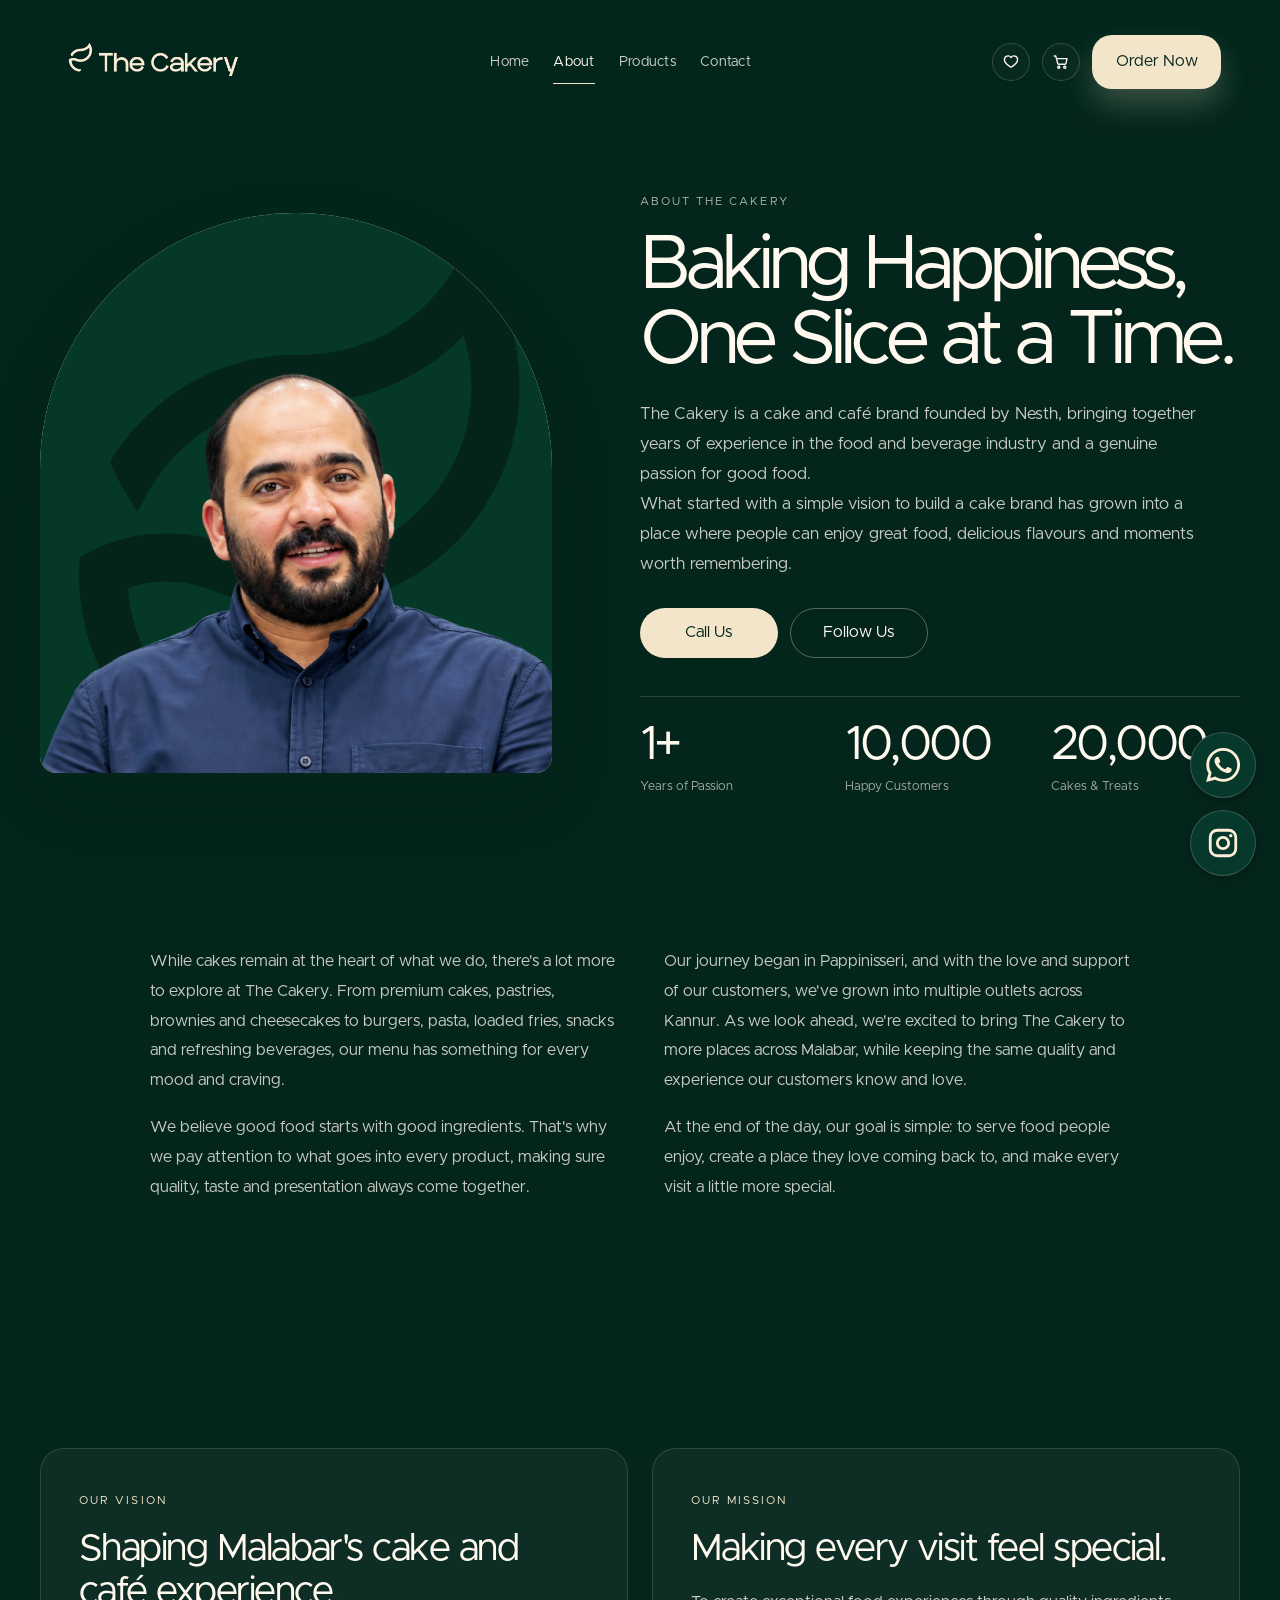
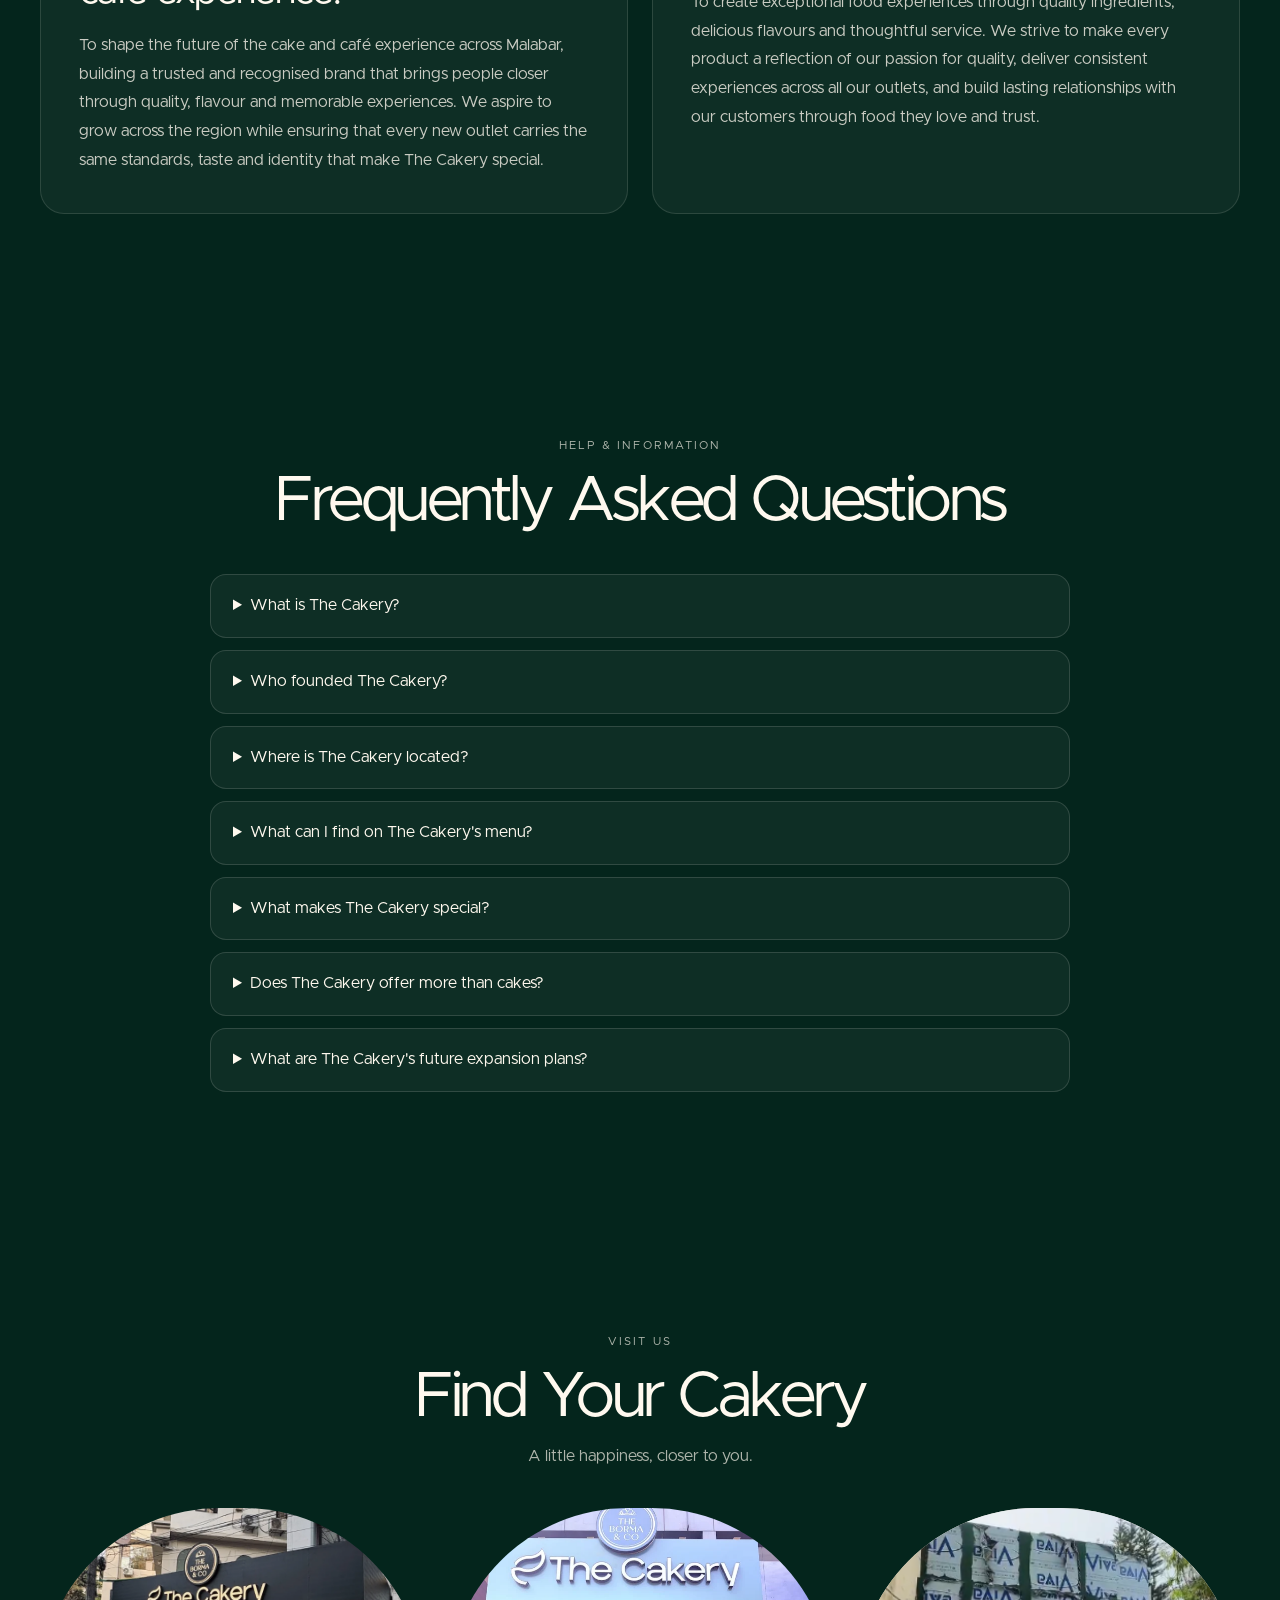
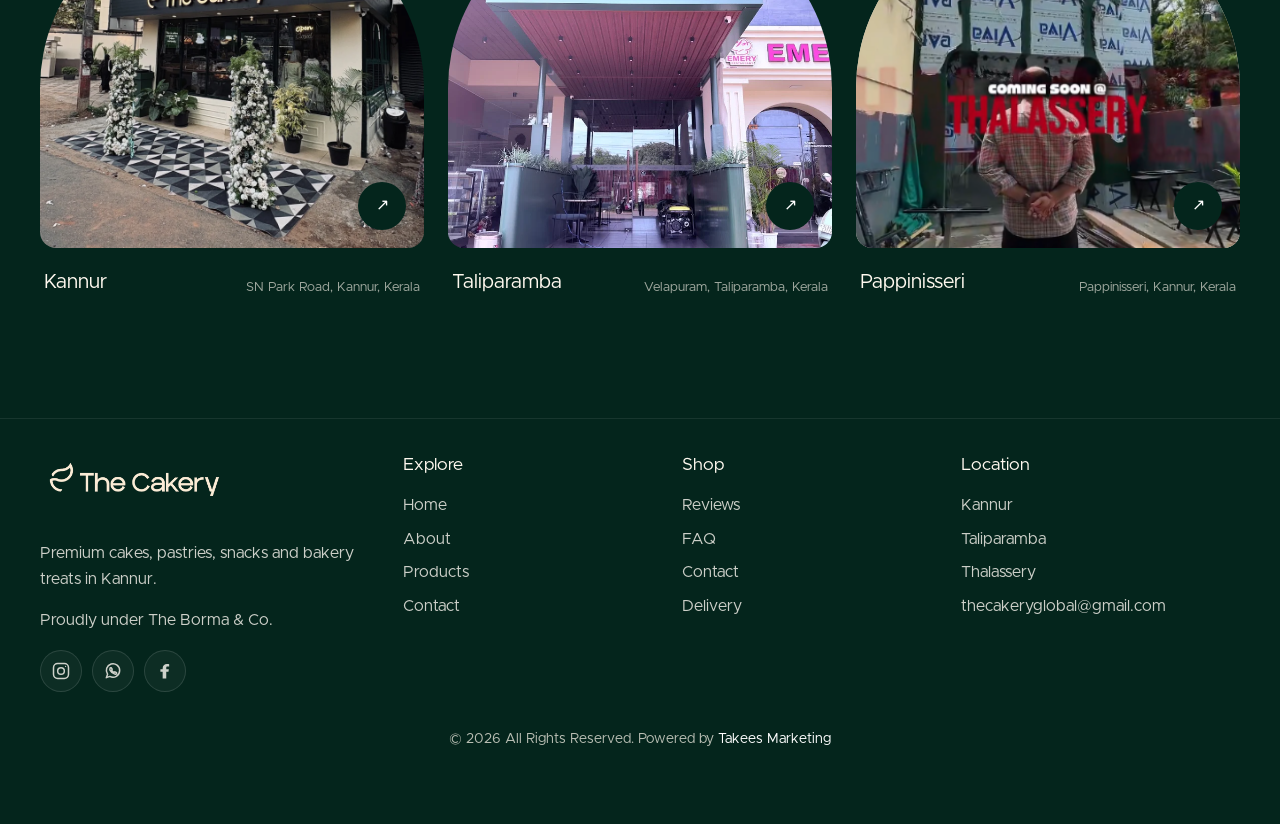
==== about/index.html @ 8a4fae8c "Update website" ====
<!DOCTYPE html>
<html lang="en">
<head>
  <meta charset="UTF-8" />
  <meta name="viewport" content="width=device-width, initial-scale=1.0" />
  <meta name="description" content="Learn about The Cakery, our vision, mission and presence across Pappinisseri, Taliparamba and Kannur." />
  <link rel="canonical" href="https://thecakery.in/about/" />
  <link rel="icon" href="/assets/Cakery-fav-icon.png" />
  <link rel="stylesheet" href="/site-pages.css" />
  <title>About The Cakery | Cakes in Kannur</title>
</head>
<body>
  <header class="site-header">
    <nav class="nav-shell" aria-label="Main navigation">
      <a href="/" class="brand" aria-label="The Cakery home">
        <img class="brand-logo" src="/assets/cakery-logo-transparent.png" alt="The Cakery" />
      </a>
      <ul class="nav-main" aria-label="Desktop navigation">
        <li class="nav-item"><a href="/">Home</a></li>
        <li class="nav-item active"><a href="/about/" aria-current="page">About</a></li>
        <li class="nav-item"><a href="/products/">Products</a></li>
        <li class="nav-item"><a href="/contact/">Contact</a></li>
      </ul>
      <div class="nav-actions">
        <a class="icon-button wishlist-link" href="/wishlist/" aria-label="View your wishlist">
          <svg class="icon" viewBox="0 0 24 24" fill="none" stroke="currentColor" stroke-width="1.8" stroke-linecap="round" stroke-linejoin="round" aria-hidden="true">
            <path d="M20.8 8.8c0 5.3-8.8 10.2-8.8 10.2S3.2 14.1 3.2 8.8A4.8 4.8 0 0 1 12 6.1a4.8 4.8 0 0 1 8.8 2.7Z"></path>
          </svg>
        </a>
        <a class="icon-button cart-btn" href="/cart/" aria-label="View your cart">
          <svg class="icon" viewBox="0 0 24 24" fill="none" stroke="currentColor" stroke-width="1.8" stroke-linecap="round" stroke-linejoin="round" aria-hidden="true">
            <circle cx="9" cy="19" r="1.4"></circle>
            <circle cx="17" cy="19" r="1.4"></circle>
            <path d="M3 4h2l2.7 10.2a1 1 0 0 0 1 .8h8.9a1 1 0 0 0 1-.76L20 7.5H7"></path>
          </svg>
        </a>
        <a href="tel:+918547553300" class="primary-btn">Order Now</a>
        <button class="icon-button mobile-toggle" type="button" aria-label="Open menu" aria-expanded="false">
          <svg class="icon" viewBox="0 0 24 24" fill="none" stroke="currentColor" stroke-width="1.8" stroke-linecap="round" aria-hidden="true">
            <path d="M3 7h18M3 12h18M3 17h18"></path>
          </svg>
        </button>
      </div>
    </nav>
  </header>

  <div class="mobile-menu" aria-hidden="true">
    <div class="mobile-menu-inner">
      <div class="mobile-head">
        <a href="/" class="brand" aria-label="The Cakery home">
          <img class="brand-logo" src="/assets/cakery-logo-transparent.png" alt="The Cakery" />
        </a>
        <button class="close-menu" type="button" aria-label="Close navigation">✕</button>
      </div>
      <ul class="mobile-list">
        <li class="mobile-item"><a href="/"><span>Home</span><span>01</span></a></li>
        <li class="mobile-item"><a href="/about/" aria-current="page"><span>About</span><span>02</span></a></li>
        <li class="mobile-item"><a href="/products/"><span>Products</span><span>03</span></a></li>
        <li class="mobile-item"><a href="/contact/"><span>Contact</span><span>04</span></a></li>
      </ul>
      <div class="mobile-order">
        <a href="tel:+918547553300" class="primary-btn" style="width: 100%;">Order Now</a>
      </div>
    </div>
  </div>

  <main class="about-page">
    <section class="about-hero" aria-labelledby="about-title">
      <div class="about-hero-shell">
        <div class="about-hero-media">
          <img src="/assets/cakery-founder.png" alt="The Cakery founder at the café" fetchpriority="high" />
        </div>
        <div class="about-hero-copy">
          <span class="eyebrow">About The Cakery</span>
          <h1 id="about-title">Baking Happiness,<br />One Slice at a Time.</h1>
          <p>The Cakery is a cake and café brand founded by Nesth, bringing together years of experience in the food and beverage industry and a genuine passion for good food.</p>
          <p>What started with a simple vision to build a cake brand has grown into a place where people can enjoy great food, delicious flavours and moments worth remembering.</p>
          <div class="about-hero-actions">
            <a class="about-btn about-btn-solid" href="tel:+918547553300">Call Us</a>
            <a class="about-btn about-btn-outline" href="https://www.instagram.com/the_cakery.in/" target="_blank" rel="noopener noreferrer">Follow Us</a>
          </div>
          <div class="about-counters" aria-label="The Cakery highlights">
            <div class="about-counter"><strong data-counter="1" data-suffix="+">1+</strong><span>Years of Passion</span></div>
            <div class="about-counter"><strong data-counter="10000" data-suffix="">10,000</strong><span>Happy Customers</span></div>
            <div class="about-counter"><strong data-counter="20000" data-suffix="">20,000</strong><span>Cakes &amp; Treats</span></div>
          </div>
        </div>
      </div>
    </section>

    <section class="about-story" aria-label="Our story">
      <div class="about-section-shell story-copy">
        <p>While cakes remain at the heart of what we do, there's a lot more to explore at The Cakery. From premium cakes, pastries, brownies and cheesecakes to burgers, pasta, loaded fries, snacks and refreshing beverages, our menu has something for every mood and craving.</p>
        <p>We believe good food starts with good ingredients. That's why we pay attention to what goes into every product, making sure quality, taste and presentation always come together.</p>
        <p>Our journey began in Pappinisseri, and with the love and support of our customers, we've grown into multiple outlets across Kannur. As we look ahead, we're excited to bring The Cakery to more places across Malabar, while keeping the same quality and experience our customers know and love.</p>
        <p>At the end of the day, our goal is simple: to serve food people enjoy, create a place they love coming back to, and make every visit a little more special.</p>
      </div>
    </section>

    <section class="about-purpose" aria-label="Our vision and mission">
      <div class="about-section-shell purpose-grid">
        <article class="purpose-card">
          <span class="eyebrow">Our Vision</span>
          <h2>Shaping Malabar's cake and café experience.</h2>
          <p>To shape the future of the cake and café experience across Malabar, building a trusted and recognised brand that brings people closer through quality, flavour and memorable experiences. We aspire to grow across the region while ensuring that every new outlet carries the same standards, taste and identity that make The Cakery special.</p>
        </article>
        <article class="purpose-card">
          <span class="eyebrow">Our Mission</span>
          <h2>Making every visit feel special.</h2>
          <p>To create exceptional food experiences through quality ingredients, delicious flavours and thoughtful service. We strive to make every product a reflection of our passion for quality, deliver consistent experiences across all our outlets, and build lasting relationships with our customers through food they love and trust.</p>
        </article>
      </div>
    </section>

    <section class="about-faq" aria-labelledby="faq-title">
      <div class="about-section-shell">
        <header class="about-section-heading">
          <span class="eyebrow">Help &amp; information</span>
          <h2 id="faq-title">Frequently Asked Questions</h2>
        </header>
        <div class="faq-list">
          <details>
            <summary>What is The Cakery?</summary>
            <div class="faq-answer"><p>The Cakery is a cake and café brand offering premium cakes, pastries, desserts, snacks, burgers, pasta and a variety of beverages.</p></div>
          </details>
          <details>
            <summary>Who founded The Cakery?</summary>
            <div class="faq-answer"><p>The Cakery was founded by Nesth, bringing years of experience in the food and beverage industry and a passion for creating a quality-focused cake brand.</p></div>
          </details>
          <details>
            <summary>Where is The Cakery located?</summary>
            <div class="faq-answer"><p>The Cakery has outlets in Pappinisseri, Taliparamba and Kannur, Kerala.</p></div>
          </details>
          <details>
            <summary>What can I find on The Cakery's menu?</summary>
            <div class="faq-answer"><p>Our menu includes premium cakes, pastries, brownies, cheesecakes, burgers, pasta, loaded fries, snacks and refreshing beverages.</p></div>
          </details>
          <details>
            <summary>What makes The Cakery special?</summary>
            <div class="faq-answer"><p>We focus on quality ingredients, delicious flavours, consistent taste and customer satisfaction. Every product is prepared with attention to quality and presentation.</p></div>
          </details>
          <details>
            <summary>Does The Cakery offer more than cakes?</summary>
            <div class="faq-answer"><p>Yes! Along with our range of cakes and desserts, we offer a variety of savoury food options and beverages, making The Cakery a place to enjoy more than just sweet treats.</p></div>
          </details>
          <details>
            <summary>What are The Cakery's future expansion plans?</summary>
            <div class="faq-answer"><p>Our vision is to expand across the Malabar region, including Kasaragod, Kannur, Kozhikode, Malappuram and Wayanad, while maintaining the quality and experience our customers love.</p></div>
          </details>
        </div>
      </div>
    </section>

    <section class="about-locations" aria-labelledby="locations-title">
      <div class="about-section-shell">
        <header class="about-section-heading location-heading">
          <span class="eyebrow">Visit us</span>
          <h2 id="locations-title">Find Your Cakery</h2>
          <p>A little happiness, closer to you.</p>
        </header>
        <div class="location-grid">
          <article class="location-card">
            <a class="location-image" href="https://www.google.com/maps/place/The+Cakery/@11.8709391,75.3581511,17z" target="_blank" rel="noopener noreferrer" aria-label="Open The Cakery Kannur in Google Maps">
              <img src="/assets/cakery-kannur-storefront.png" alt="The Cakery Kannur storefront" loading="lazy" />
              <span aria-hidden="true">↗</span>
            </a>
            <div class="location-details">
              <h3>Kannur</h3>
              <p>SN Park Road, Kannur, Kerala</p>
            </div>
          </article>
          <article class="location-card">
            <a class="location-image" href="https://www.google.com/maps/place/The+Cakery,+Taliparamba/@12.0418126,75.3616029,17z" target="_blank" rel="noopener noreferrer" aria-label="Open The Cakery Taliparamba in Google Maps">
              <img src="/assets/cakery-taliparamba-storefront.png" alt="The Cakery Taliparamba storefront" loading="lazy" />
              <span aria-hidden="true">↗</span>
            </a>
            <div class="location-details">
              <h3>Taliparamba</h3>
              <p>Velapuram, Taliparamba, Kerala</p>
            </div>
          </article>
          <article class="location-card">
            <a class="location-image" href="/contact/" aria-label="View Pappinisseri location details">
              <img src="/assets/cakery-pappinisseri.png" alt="The Cakery Pappinisseri location" loading="lazy" />
              <span aria-hidden="true">↗</span>
            </a>
            <div class="location-details">
              <h3>Pappinisseri</h3>
              <p>Pappinisseri, Kannur, Kerala</p>
            </div>
          </article>
        </div>
      </div>
    </section>
  </main>

  <footer class="footer">
    <div class="container footer-grid">
      <div>
        <a href="/" class="brand" aria-label="The Cakery home">
          <img class="brand-logo" src="/assets/cakery-logo-transparent.png" alt="The Cakery" />
        </a>
        <p>Premium cakes, pastries, snacks and bakery treats in Kannur.</p>
        <p>Proudly under The Borma &amp; Co.</p>
        <div class="socials" aria-label="Social links">
          <a href="https://www.instagram.com/the_cakery.in/" target="_blank" rel="noopener noreferrer" aria-label="Instagram">
            <svg viewBox="0 0 24 24" fill="none" stroke="currentColor" stroke-width="1.8" stroke-linecap="round" stroke-linejoin="round" aria-hidden="true">
              <rect x="3" y="3" width="18" height="18" rx="5"></rect>
              <circle cx="12" cy="12" r="4"></circle>
              <circle cx="17.5" cy="6.5" r="0.7" fill="currentColor" stroke="none"></circle>
            </svg>
          </a>
          <a href="https://wa.me/918547553300" target="_blank" rel="noopener noreferrer" aria-label="WhatsApp">
            <svg viewBox="0 0 24 24" fill="none" stroke="currentColor" stroke-width="1.8" stroke-linecap="round" stroke-linejoin="round" aria-hidden="true">
              <path d="M20 11.5a8 8 0 0 1-11.8 7L4 20l1.5-4.1A8 8 0 1 1 20 11.5Z"></path>
              <path d="M8.5 8.5c.2-.5.5-.5.8-.5h.5c.2 0 .4.1.5.4l.7 1.6c.1.2.1.4-.1.6l-.5.6c.7 1.2 1.6 2 2.8 2.6l.5-.6c.2-.2.4-.2.7-.1l1.5.7c.3.1.4.3.4.5v.5c0 .3-.1.6-.5.8-.4.2-1 .3-1.6.1-2.6-.7-4.8-2.9-5.8-4.8-.3-.6-.1-1.4.1-1.9Z"></path>
            </svg>
          </a>
          <a href="https://www.facebook.com/share/1Kf7zpr5Tp/" target="_blank" rel="noopener noreferrer" aria-label="Facebook">
            <svg viewBox="0 0 24 24" fill="currentColor" aria-hidden="true">
              <path d="M13.5 21v-8h2.7l.4-3h-3.1V8.1c0-.9.3-1.5 1.6-1.5H17V3.9c-.6-.1-1.5-.2-2.6-.2-3.1 0-5.2 1.9-5.2 5.3V10H6.5v3h2.7v8h4.3Z"></path>
            </svg>
          </a>
        </div>
      </div>
      <div>
        <h3>Explore</h3>
        <ul class="footer-links">
          <li><a href="/">Home</a></li>
          <li><a href="/about/" aria-current="page">About</a></li>
          <li><a href="/products/">Products</a></li>
          <li><a href="/contact/">Contact</a></li>
        </ul>
      </div>
      <div>
        <h3>Shop</h3>
        <ul class="footer-links">
          <li><a href="/#reviews">Reviews</a></li>
          <li><a href="/about/#faq-title">FAQ</a></li>
          <li><a href="/contact/">Contact</a></li>
          <li><a href="tel:+918547553300">Delivery</a></li>
        </ul>
      </div>
      <div>
        <h3>Location</h3>
        <ul class="footer-links">
          <li><a href="https://www.google.com/maps/place/The+Cakery/@11.8709391,75.3581511,17z" target="_blank" rel="noopener noreferrer">Kannur</a></li>
          <li><a href="https://www.google.com/maps/place/The+Cakery,+Taliparamba/@12.0418126,75.3616029,17z" target="_blank" rel="noopener noreferrer">Taliparamba</a></li>
          <li>Thalassery</li>
          <li><a href="mailto:thecakeryglobal@gmail.com">thecakeryglobal@gmail.com</a></li>
        </ul>
      </div>
    </div>
    <footer class="site-footer">
      <p>© 2026 All Rights Reserved. Powered by <a href="https://takees.in" target="_blank" rel="noopener noreferrer">Takees Marketing</a></p>
    </footer>
  </footer>
  <div class="social-float" aria-label="Quick social links">
    <a href="https://wa.me/918547553300" class="social-icon" target="_blank" rel="noopener noreferrer" aria-label="WhatsApp">
      <svg viewBox="0 0 24 24" aria-hidden="true">
        <path fill="currentColor" d="M20.52 3.48A11.8 11.8 0 0 0 12.12 0C5.55 0 .2 5.35.2 11.92c0 2.1.55 4.15 1.6 5.96L.1 24l6.28-1.65a11.9 11.9 0 0 0 5.73 1.46h.01c6.57 0 11.92-5.35 11.92-11.92 0-3.18-1.24-6.17-3.52-8.41ZM12.12 21.8a9.9 9.9 0 0 1-5.05-1.39l-.36-.21-3.73.98.99-3.64-.24-.37a9.83 9.83 0 0 1-1.51-5.25c0-5.46 4.44-9.9 9.91-9.9a9.84 9.84 0 0 1 7.01 2.91 9.84 9.84 0 0 1 2.9 7.02c0 5.46-4.45 9.9-9.92 9.9Zm5.43-7.41c-.3-.15-1.77-.87-2.05-.97-.27-.1-.47-.15-.67.15-.2.3-.77.97-.94 1.17-.17.2-.35.22-.65.07-.3-.15-1.26-.46-2.4-1.47-.89-.79-1.49-1.77-1.67-2.07-.17-.3-.02-.46.13-.61.14-.13.3-.35.45-.52.15-.17.2-.3.3-.5.1-.2.05-.37-.03-.52-.07-.15-.67-1.62-.92-2.22-.24-.58-.49-.5-.67-.51h-.57c-.2 0-.52.07-.8.37-.27.3-1.04 1.02-1.04 2.49s1.07 2.89 1.22 3.09c.15.2 2.1 3.2 5.08 4.49.71.3 1.26.49 1.69.62.71.23 1.36.2 1.87.12.57-.08 1.77-.72 2.02-1.42.25-.7.25-1.3.17-1.42-.07-.12-.27-.2-.57-.35Z"/>
      </svg>
    </a>
    <a href="https://www.instagram.com/the_cakery.in/" class="social-icon" target="_blank" rel="noopener noreferrer" aria-label="Instagram">
      <svg viewBox="0 0 24 24" aria-hidden="true">
        <rect x="3" y="3" width="18" height="18" rx="5" fill="none" stroke="currentColor" stroke-width="2"/>
        <circle cx="12" cy="12" r="4" fill="none" stroke="currentColor" stroke-width="2"/>
        <circle cx="17.5" cy="6.8" r="1.2" fill="currentColor"/>
      </svg>
    </a>
  </div>
  <script>
    const counterSection = document.querySelector(".about-counters");
    const counterElements = document.querySelectorAll("[data-counter]");
    let countersStarted = false;

    function animateCounter(element) {
      const target = Number(element.dataset.counter);
      const suffix = element.dataset.suffix || "";
      const duration = 1600;
      const startTime = performance.now();

      function update(now) {
        const progress = Math.min((now - startTime) / duration, 1);
        const eased = 1 - Math.pow(1 - progress, 3);
        const value = Math.round(target * eased);
        element.textContent = value.toLocaleString("en-IN") + suffix;
        if (progress < 1) requestAnimationFrame(update);
      }

      requestAnimationFrame(update);
    }

    if (counterSection) {
      const counterObserver = new IntersectionObserver((entries) => {
        if (entries[0].isIntersecting && !countersStarted) {
          countersStarted = true;
          counterElements.forEach(animateCounter);
          counterObserver.disconnect();
        }
      }, { threshold: 0.35 });
      counterObserver.observe(counterSection);
    }

    document.querySelectorAll(".faq-list details").forEach((item) => {
      item.addEventListener("toggle", () => {
        if (!item.open) return;
        document.querySelectorAll(".faq-list details").forEach((other) => {
          if (other !== item) other.open = false;
        });
      });
    });
  </script>
  <script src="/site-pages.js"></script>
</body>
</html>
---- site-pages.css ----
@font-face {
  font-family: "Metropolis";
  src: url("/assets/Fonts Used/metropolis-regular.woff2") format("woff2");
  font-style: normal;
  font-weight: 100 900;
  font-display: swap;
}

:root {
  --green-900: #04251c;
  --green-800: #073b2d;
  --beige-100: #fff9ef;
  --beige-200: #f3e5ca;
  --beige-300: #e7cf9d;
  --text-soft: rgba(255, 250, 244, 0.8);
  --text-muted: rgba(255, 250, 244, 0.65);
  --border: rgba(255, 250, 244, 0.12);
  --max-width: 1200px;
  --transition: 260ms ease;
}

* {
  box-sizing: border-box;
}

body {
  min-height: 100vh;
  margin: 0;
  background: var(--green-900);
  color: var(--beige-100);
  font-family: "Metropolis", sans-serif;
  line-height: 1.6;
  -webkit-font-smoothing: antialiased;
}

body.menu-open {
  overflow: hidden;
}

a {
  color: inherit;
  text-decoration: none;
}

img,
video {
  display: block;
  max-width: 100%;
}

button {
  font: inherit;
}

.site-header {
  position: sticky;
  z-index: 1000;
  top: 0;
  width: 100%;
}

.nav-shell {
  display: flex;
  width: min(var(--max-width), calc(100% - 24px));
  height: 88px;
  align-items: center;
  justify-content: space-between;
  margin: 18px auto 0;
  padding: 18px;
  border: 1px solid transparent;
  border-radius: 20px;
  background: rgba(7, 59, 45, 0.08);
  transition: background var(--transition), border-color var(--transition), box-shadow var(--transition), height var(--transition);
}

.site-header.is-scrolled .nav-shell {
  height: 72px;
  border-color: rgba(243, 229, 202, 0.12);
  background: rgba(7, 59, 45, 0.7);
  box-shadow: 0 14px 32px rgba(2, 15, 11, 0.16);
  backdrop-filter: blur(14px);
  -webkit-backdrop-filter: blur(14px);
}

.brand {
  display: inline-flex;
  align-items: center;
  gap: 12px;
  font-weight: 700;
  letter-spacing: 0.04em;
}

.brand-logo {
  display: block;
  width: clamp(132px, 16vw, 190px);
  height: auto;
}

.nav-main {
  display: flex;
  align-items: center;
  gap: 24px;
  flex-shrink: 0;
  margin: 0;
  padding: 0;
  list-style: none;
}

.nav-item {
  position: relative;
  flex: 0 0 auto;
}

.nav-item a {
  position: relative;
  display: inline-block;
  padding: 8px 0;
  color: rgba(255, 250, 244, 0.8);
  font-size: 0.87rem;
  letter-spacing: 0.02em;
  white-space: nowrap;
  transition: color var(--transition);
}

.nav-item a::after {
  position: absolute;
  right: 0;
  bottom: -3px;
  left: 0;
  height: 1px;
  background: var(--beige-200);
  content: "";
  transform: scaleX(0);
  transform-origin: left center;
  transition: transform var(--transition);
}

.nav-item a:hover,
.nav-item a:focus-visible,
.nav-item.active a {
  color: var(--beige-100);
}

.nav-item a:hover::after,
.nav-item a:focus-visible::after,
.nav-item.active a::after {
  transform: scaleX(1);
}

.nav-actions {
  display: flex;
  align-items: center;
  gap: 12px;
  flex-shrink: 0;
}

.icon-button {
  display: grid;
  width: 38px;
  height: 38px;
  place-items: center;
  border: 1px solid rgba(243, 229, 202, 0.18);
  border-radius: 50%;
  background: rgba(255, 255, 255, 0.02);
  color: var(--beige-100);
  cursor: pointer;
  transition: transform var(--transition), border-color var(--transition), background var(--transition);
}

.icon-button:hover,
.icon-button:focus-visible {
  transform: translateY(-1px);
  border-color: rgba(243, 229, 202, 0.42);
  background: rgba(255, 255, 255, 0.05);
}

.icon {
  display: inline-block;
  width: 18px;
  height: 18px;
}

.primary-btn {
  display: inline-flex;
  align-items: center;
  justify-content: center;
  padding: 0.82rem 1.4rem;
  border: 1px solid transparent;
  border-radius: 20px;
  background: var(--beige-200);
  box-shadow: 0 16px 30px rgba(243, 229, 202, 0.22);
  color: var(--green-900);
  cursor: pointer;
  font-weight: 600;
  transition: transform var(--transition);
}

.primary-btn:hover,
.primary-btn:focus-visible {
  transform: translateY(-2px);
}

.mobile-toggle {
  display: none;
}

.mobile-menu {
  position: fixed;
  z-index: 1100;
  inset: 0;
  display: none;
  background: rgba(4, 37, 28, 0.96);
  opacity: 0;
  visibility: hidden;
  backdrop-filter: blur(16px);
  -webkit-backdrop-filter: blur(16px);
  transition: opacity 450ms cubic-bezier(0.4, 0, 0.2, 1), visibility 450ms;
}

.mobile-menu.open {
  opacity: 1;
  visibility: visible;
}

.mobile-menu-inner {
  display: flex;
  width: min(100%, 520px);
  height: 100%;
  margin-left: auto;
  padding: 24px 20px 44px;
  flex-direction: column;
  border-left: 1px solid rgba(243, 229, 202, 0.12);
  background: rgba(8, 75, 58, 0.94);
  transform: translateX(100%);
  transition: transform 450ms cubic-bezier(0.4, 0, 0.2, 1);
}

.mobile-menu.open .mobile-menu-inner {
  transform: translateX(0);
}

.mobile-head {
  display: flex;
  align-items: center;
  justify-content: space-between;
  margin-bottom: 18px;
}

.close-menu {
  width: 42px;
  height: 42px;
  border: 1px solid rgba(243, 229, 202, 0.18);
  border-radius: 50%;
  background: rgba(255, 255, 255, 0.02);
  color: var(--beige-100);
  cursor: pointer;
}

.mobile-list {
  display: grid;
  gap: 8px;
  margin: 0;
  padding: 0;
  list-style: none;
}

.mobile-item a {
  display: flex;
  align-items: center;
  justify-content: space-between;
  gap: 10px;
  padding: 0.9rem 0.5rem;
  border-bottom: 1px solid rgba(255, 255, 255, 0.06);
  color: var(--beige-100);
  font-size: 1.08rem;
}

.mobile-item a span:last-child {
  opacity: 0.5;
}

.mobile-order {
  margin-top: auto;
  padding-top: 24px;
}

.page-main {
  width: min(var(--max-width), calc(100% - 32px));
  margin: 0 auto;
  padding: 56px 0 88px;
}

.page-heading {
  margin-bottom: 40px;
  text-align: center;
}

.eyebrow {
  color: var(--beige-200);
  font-size: 0.72rem;
  letter-spacing: 0.18em;
  text-transform: uppercase;
}

.page-heading h1 {
  margin: 10px 0 12px;
  font-size: clamp(2.6rem, 6vw, 4.5rem);
  letter-spacing: -0.05em;
  line-height: 1;
}

.page-heading p {
  max-width: 640px;
  margin: 0 auto;
  color: var(--text-soft);
  font-size: 1.05rem;
}

.about-grid {
  display: grid;
  grid-template-columns: 1.1fr 0.9fr;
  align-items: center;
  gap: 34px;
}

.about-copy h2 {
  margin: 0 0 22px;
  font-size: clamp(1.8rem, 3vw, 2.5rem);
  line-height: 1.1;
}

.about-copy p {
  margin: 0 0 18px;
  color: var(--text-soft);
  font-size: 1.02rem;
}

.about-copy a {
  color: var(--beige-200);
  text-decoration: underline;
  text-underline-offset: 3px;
}

.stats {
  display: grid;
  grid-template-columns: repeat(3, minmax(0, 1fr));
  gap: 14px;
  margin-top: 28px;
}

.stat {
  padding: 18px 14px;
  border: 1px solid var(--border);
  border-radius: 18px;
  background: rgba(255, 255, 255, 0.02);
}

.stat strong {
  display: block;
  color: var(--beige-200);
  font-size: clamp(1.7rem, 3vw, 2.4rem);
  letter-spacing: -0.06em;
}

.stat span {
  display: block;
  color: var(--text-soft);
  font-size: 0.83rem;
}

.purpose-grid {
  display: grid;
  grid-template-columns: repeat(2, minmax(0, 1fr));
  gap: 24px;
  margin-top: 48px;
}

.purpose-card {
  min-height: 100%;
  padding: 30px;
  border: 1px solid var(--border);
  border-radius: 24px;
  background: rgba(255, 255, 255, 0.025);
}

.purpose-card p {
  margin: 14px 0 0;
  color: var(--text-soft);
  line-height: 1.75;
}

.faq-section {
  margin-top: 64px;
}

.section-heading {
  margin-bottom: 24px;
  text-align: center;
}

.section-heading h2 {
  margin: 10px 0 0;
  font-size: clamp(1.9rem, 4vw, 3rem);
  line-height: 1.1;
}

.faq-list {
  display: grid;
  gap: 12px;
  max-width: 900px;
  margin: 0 auto;
}

.faq-list details {
  border: 1px solid var(--border);
  border-radius: 16px;
  background: rgba(255, 255, 255, 0.02);
}

.faq-list summary {
  cursor: pointer;
  padding: 18px 22px;
  font-weight: 700;
  list-style-position: inside;
}

.faq-list details[open] summary {
  color: var(--beige-200);
}

.faq-list details p {
  margin: 0;
  padding: 0 22px 20px;
  color: var(--text-soft);
  line-height: 1.7;
}


.location-meta small {
  margin-top: 4px;
  color: var(--text-muted);
}

.locations-link {
  margin-top: 34px;
}

.about-visual {
  position: relative;
  min-height: 480px;
  overflow: hidden;
  border: 1px solid var(--border);
  border-radius: 32px;
  background: rgba(255, 255, 255, 0.02);
}

.about-video {
  position: absolute;
  inset: 0;
  width: 100%;
  height: 100%;
  object-fit: cover;
  pointer-events: none;
}

.contact-grid {
  display: grid;
  grid-template-columns: 0.9fr 1.1fr;
  gap: 26px;
}

.contact-card,
.contact-map {
  overflow: hidden;
  border: 1px solid var(--border);
  border-radius: 28px;
  background: rgba(255, 255, 255, 0.02);
}

.contact-card {
  padding: 28px;
}

.contact-card-logo {
  width: min(100%, 340px);
  height: auto;
  margin: 4px 0 20px;
}

.contact-list {
  display: grid;
  gap: 8px;
}

.contact-item {
  display: flex;
  align-items: flex-start;
  justify-content: space-between;
  gap: 16px;
  padding: 12px 0;
  border-bottom: 1px solid rgba(255, 255, 255, 0.06);
}

.contact-item:last-child {
  border-bottom: 0;
}

.contact-item strong {
  color: var(--beige-200);
  font-size: 0.82rem;
  letter-spacing: 0.12em;
  text-transform: uppercase;
}

.contact-item span,
.contact-item a {
  color: var(--text-soft);
  text-align: right;
}

.location-links {
  display: flex;
  flex-wrap: wrap;
  justify-content: flex-end;
  gap: 0 8px;
}

.location-links a:hover,
.location-links a:focus-visible,
.contact-item a:hover,
.contact-item a:focus-visible {
  text-decoration: underline;
  text-underline-offset: 3px;
}

.contact-map {
  position: relative;
  min-height: 320px;
  background:
    radial-gradient(circle at 30% 40%, rgba(231, 207, 157, 0.25), transparent 12%),
    radial-gradient(circle at 64% 62%, rgba(255, 255, 255, 0.08), transparent 10%),
    linear-gradient(135deg, rgba(243, 229, 202, 0.12), transparent 38%);
}

.opening-hours {
  position: relative;
  display: flex;
  min-height: 100%;
  padding: clamp(22px, 4vw, 48px);
  flex-direction: column;
  justify-content: center;
}

.opening-hours-heading {
  margin: 0 0 26px;
  color: var(--beige-100);
  font-size: clamp(1.6rem, 3.4vw, 2.75rem);
  letter-spacing: -0.04em;
  line-height: 1.1;
  text-align: center;
}

.opening-hours-list {
  display: grid;
  width: min(100%, 520px);
  gap: 9px;
  margin: 0 auto;
  padding: 0;
  list-style: none;
}

.opening-hours-list li {
  display: grid;
  min-height: 42px;
  overflow: hidden;
  grid-template-columns: 1fr 1fr;
  align-items: center;
  border-radius: 999px;
  background: rgba(255, 249, 239, 0.88);
  color: var(--green-900);
}

.opening-hours-list strong,
.opening-hours-list span {
  padding: 8px 14px;
  font-size: 0.9rem;
}

.opening-hours-list strong {
  height: 100%;
  display: flex;
  align-items: center;
  border-radius: 999px;
  background: var(--beige-300);
  font-weight: 600;
}

.opening-hours-list span {
  text-align: center;
  white-space: nowrap;
}

.page-footer {
  display: flex;
  min-height: 84px;
  align-items: center;
  justify-content: space-between;
  gap: 20px;
  padding: 18px max(16px, calc((100% - var(--max-width)) / 2));
  border-top: 1px solid var(--border);
  color: var(--text-muted);
}

.about-page {
  width: 100%;
  overflow: hidden;
  background: #04251c;
  color: #fff9ef;
}

.about-section-shell,
.about-hero-shell {
  width: min(var(--max-width), calc(100% - 48px));
  margin-inline: auto;
}

.about-hero {
  padding: 82px 0 108px;
  background: #04251c;
}

.about-hero-shell {
  display: grid;
  grid-template-columns: minmax(320px, 0.92fr) minmax(380px, 1.08fr);
  align-items: center;
  gap: clamp(40px, 7vw, 88px);
}

.about-hero-media {
  height: 560px;
  overflow: hidden;
  border-radius: 280px 280px 18px 18px;
  background: #dbe4dc;
  box-shadow: 0 24px 70px rgba(4, 37, 28, 0.12);
}

.about-hero-media img {
  width: 100%;
  height: 100%;
  object-fit: cover;
}

.about-hero-copy {
  max-width: 610px;
}

.about-hero-copy .eyebrow,
.about-section-heading .eyebrow {
  color: rgba(255, 249, 239, 0.68);
}

.about-hero-copy h1 {
  margin: 14px 0 22px;
  color: #fff9ef;
  font-size: clamp(3.2rem, 6vw, 5.8rem);
  line-height: 0.98;
  letter-spacing: -0.065em;
}

.about-hero-copy > p {
  max-width: 560px;
  margin: 0;
  color: rgba(255, 249, 239, 0.78);
  font-size: 1.04rem;
  line-height: 1.8;
}

.about-hero-actions {
  display: flex;
  gap: 12px;
  margin-top: 28px;
}

.about-btn {
  display: inline-flex;
  min-width: 138px;
  height: 50px;
  align-items: center;
  justify-content: center;
  border-radius: 999px;
  font-weight: 800;
  transition: transform var(--transition), background var(--transition), color var(--transition);
}

.about-btn:hover,
.about-btn:focus-visible {
  transform: translateY(-2px);
}

.about-btn-solid {
  background: #f3e5ca;
  color: #04251c;
}

.about-btn-outline {
  border: 1px solid rgba(255, 249, 239, 0.32);
  color: #fff9ef;
}

.about-counters {
  display: grid;
  grid-template-columns: repeat(3, minmax(0, 1fr));
  gap: 16px;
  margin-top: 38px;
  padding-top: 24px;
  border-top: 1px solid rgba(255, 249, 239, 0.14);
}

.about-counter strong {
  display: block;
  color: #fff9ef;
  font-size: clamp(2rem, 3.8vw, 3.2rem);
  line-height: 1;
  letter-spacing: -0.05em;
}

.about-counter span {
  display: block;
  margin-top: 8px;
  color: rgba(255, 249, 239, 0.62);
  font-size: 0.78rem;
}

.about-story {
  padding: 42px 0 90px;
  background: #04251c;
}

.story-copy {
  columns: 2;
  column-gap: 48px;
  max-width: 980px;
  color: rgba(255, 249, 239, 0.78);
  font-size: 1rem;
  line-height: 1.85;
}

.story-copy p {
  break-inside: avoid;
  margin: 0 0 18px;
}

.about-purpose {
  padding: 90px 0;
  background: #04251c;
  color: #fff9ef;
}

.purpose-grid {
  display: grid;
  grid-template-columns: repeat(2, minmax(0, 1fr));
  gap: 24px;
}

.purpose-card {
  padding: 38px;
  border: 1px solid rgba(255, 249, 239, 0.12);
  border-radius: 24px;
  background: rgba(255, 255, 255, 0.045);
}

.purpose-card h2 {
  margin: 14px 0 18px;
  color: #fff9ef;
  font-size: clamp(1.8rem, 3vw, 2.7rem);
  line-height: 1.12;
  letter-spacing: -0.04em;
}

.purpose-card p {
  margin: 0;
  color: rgba(255, 249, 239, 0.78);
  line-height: 1.8;
}

.about-faq {
  position: relative;
  z-index: 1;
  padding: 128px 0 118px;
  background: #04251c;
  color: #fff9ef;
  border-radius: 0;
  box-shadow: none;
}

.about-faq::before,
.about-faq::after {
  display: none;
}

.about-section-heading {
  margin-bottom: 38px;
  text-align: center;
}

.about-section-heading h2 {
  margin: 10px 0 0;
  font-size: clamp(2.2rem, 5vw, 4.2rem);
  line-height: 1.08;
  letter-spacing: -0.055em;
}

.about-faq .faq-list {
  max-width: 860px;
  margin: 0 auto;
}

.about-faq .faq-list details {
  border: 1px solid rgba(255, 249, 239, 0.14);
  background: rgba(255, 255, 255, 0.045);
}

.about-faq .faq-list summary {
  color: #fff9ef;
  transition: color var(--transition);
}

.about-faq .faq-list details[open] summary {
  color: #f3d6a4;
}

.about-faq .faq-answer {
  overflow: hidden;
  animation: faq-open 260ms ease-out;
}

.about-faq .faq-answer p,
.about-faq .faq-answer a {
  color: rgba(255, 249, 239, 0.78);
}

.about-faq .faq-answer a {
  text-decoration: underline;
  text-underline-offset: 3px;
}

@keyframes faq-open {
  from { opacity: 0; transform: translateY(-6px); }
  to { opacity: 1; transform: translateY(0); }
}

.about-locations {
  position: relative;
  z-index: 2;
  padding: 118px 0 120px;
  background: #04251c;
  color: #fff9ef;
}

.location-heading p {
  margin: 12px 0 0;
  color: rgba(255, 249, 239, 0.68);
}

.location-grid {
  display: grid;
  grid-template-columns: repeat(3, minmax(0, 1fr));
  gap: 24px;
}

.location-card {
  min-width: 0;
}

.location-image {
  position: relative;
  display: block;
  height: 340px;
  overflow: hidden;
  border-radius: 180px 180px 16px 16px;
  background: #e5ddd1;
}

.location-image img {
  width: 100%;
  height: 100%;
  object-fit: cover;
  transition: transform 500ms ease;
}

.location-image > span {
  position: absolute;
  right: 18px;
  bottom: 18px;
  display: grid;
  width: 48px;
  height: 48px;
  place-items: center;
  border-radius: 50%;
  background: #04251c;
  color: #fff;
  transition: transform var(--transition), background var(--transition);
}

.location-image:hover img,
.location-image:focus-visible img {
  transform: scale(1.045);
}

.location-image:hover > span,
.location-image:focus-visible > span {
  transform: rotate(45deg);
  background: #082d22;
}

.location-details {
  display: flex;
  align-items: end;
  justify-content: space-between;
  gap: 16px;
  padding: 18px 4px 0;
}

.location-details h3 {
  margin: 0;
  color: #fff9ef;
  font-size: 1.25rem;
}

.location-details p {
  max-width: 190px;
  margin: 0;
  color: rgba(255, 249, 239, 0.62);
  font-size: 0.82rem;
  text-align: right;
}

.container {
  width: min(var(--max-width), calc(100% - 48px));
  margin-inline: auto;
}

.footer {
  padding: 32px 0 56px;
  border-top: 1px solid rgba(255, 255, 255, 0.08);
  background: #04251c;
}

.footer-grid {
  display: grid;
  grid-template-columns: 1.2fr 0.9fr 0.9fr 1fr;
  align-items: start;
  gap: 28px;
  padding-bottom: 18px;
}

.footer .brand {
  margin-bottom: 12px;
}

.footer h3 {
  margin: 0 0 14px;
  font-size: 1.1rem;
}

.footer p,
.footer a,
.footer li {
  color: var(--text-soft);
}

.footer-links {
  display: grid;
  gap: 8px;
  margin: 0;
  padding: 0;
  list-style: none;
}

.socials {
  display: flex;
  flex-wrap: wrap;
  gap: 10px;
  margin-top: 16px;
}

.socials a {
  display: inline-flex;
  width: 42px;
  height: 42px;
  align-items: center;
  justify-content: center;
  border: 1px solid rgba(255, 255, 255, 0.12);
  border-radius: 50%;
  background: rgba(255, 255, 255, 0.04);
}

.socials svg {
  width: 20px;
  height: 20px;
}

.site-footer {
  background: #04251c;
  padding: 18px 20px;
  text-align: center;
}

.site-footer p {
  margin: 0;
  font-size: 14px;
  color: rgba(255, 249, 239, 0.72);
}

.site-footer a {
  color: #fff;
  text-decoration: none;
}

.social-float {
  position: fixed;
  right: 24px;
  bottom: 24px;
  z-index: 99999;
  display: flex;
  flex-direction: column;
  align-items: center;
  gap: 12px;
}

.social-float .social-icon {
  display: flex;
  width: 66px;
  height: 66px;
  box-sizing: border-box;
  align-items: center;
  justify-content: center;
  border: 1px solid rgba(253, 238, 216, 0.2);
  border-radius: 50%;
  background: #06382c;
  color: #fdeed8;
  box-shadow: 0 3px 8px rgba(0, 0, 0, 0.25);
  transition: transform var(--transition), background var(--transition);
}

.social-float .social-icon svg {
  width: 34px;
  height: 34px;
}

.social-float .social-icon:hover,
.social-float .social-icon:focus-visible {
  background: #0b4a39;
  transform: scale(1.06);
}

@media (max-width: 1120px) {
  .nav-main,
  .nav-actions .wishlist-link,
  .nav-actions .cart-btn {
    display: none;
  }

  .mobile-toggle {
    display: inline-grid;
  }

  .mobile-menu {
    display: block;
  }

  .about-hero-shell {
    grid-template-columns: minmax(280px, 0.82fr) minmax(360px, 1.18fr);
    gap: 42px;
  }

  .about-hero-media {
    height: 520px;
  }

  .footer-grid {
    grid-template-columns: repeat(2, minmax(0, 1fr));
  }
}

@media (max-width: 768px) {
  .about-grid,
  .contact-grid,
  .purpose-grid {
    grid-template-columns: 1fr;
  }

  .about-visual {
    min-height: clamp(320px, 58vw, 440px);
  }

  .page-footer {
    align-items: flex-start;
    flex-direction: column;
  }

  .about-section-shell,
  .about-hero-shell {
    width: min(var(--max-width), calc(100% - 32px));
  }

  .about-hero {
    padding: 44px 0 78px;
  }

  .about-hero-shell {
    grid-template-columns: 1fr;
  }

  .about-hero-media {
    height: min(500px, 112vw);
  }

  .about-hero-copy h1 {
    font-size: clamp(3rem, 13vw, 5rem);
  }

  .story-copy,
  .purpose-grid {
    columns: 1;
    grid-template-columns: 1fr;
  }

  .about-story {
    padding-bottom: 60px;
  }

  .about-purpose {
    padding: 64px 0;
  }

  .about-faq {
    padding: 96px 0 88px;
  }

  .location-grid {
    grid-template-columns: 1fr;
    gap: 38px;
  }

  .location-image {
    height: min(420px, 110vw);
  }

  .container {
    width: min(var(--max-width), calc(100% - 32px));
  }
}

@media (max-width: 560px) {
  .social-float {
    right: 14px;
    bottom: 18px;
  }

  .social-float .social-icon {
    width: 54px;
    height: 54px;
  }

  .social-float .social-icon svg {
    width: 29px;
    height: 29px;
  }

  .about-counters {
    grid-template-columns: 1fr;
  }

  .about-counter {
    display: grid;
    grid-template-columns: 92px 1fr;
    align-items: center;
  }

  .about-counter span {
    margin-top: 0;
  }

  .about-hero-actions {
    width: 100%;
  }

  .about-btn {
    flex: 1;
  }

  .location-details {
    align-items: start;
  }

  .footer-grid {
    grid-template-columns: 1fr;
  }

  .nav-shell {
    height: 74px;
    margin-top: 10px;
    padding: 0 14px;
    border-radius: 18px;
  }

  .site-header.is-scrolled .nav-shell {
    height: 68px;
  }

  .brand-logo {
    width: 136px;
  }

  .page-main {
    width: min(var(--max-width), calc(100% - 24px));
    padding: 38px 0 58px;
  }

  .page-heading {
    margin-bottom: 30px;
  }

  .stats {
    grid-template-columns: 1fr;
  }

  .contact-card {
    padding: 20px;
  }

  .contact-item {
    flex-direction: column;
    gap: 6px;
  }

  .contact-item span,
  .contact-item a {
    text-align: left;
  }

  .location-links {
    justify-content: flex-start;
  }

  .opening-hours-list li {
    grid-template-columns: 0.9fr 1.1fr;
  }

  .opening-hours-list strong,
  .opening-hours-list span {
    padding: 8px 10px;
    font-size: 0.78rem;
  }
}

@media (prefers-reduced-motion: reduce) {
  *,
  *::before,
  *::after {
    scroll-behavior: auto !important;
    transition-duration: 0.01ms !important;
  }
}
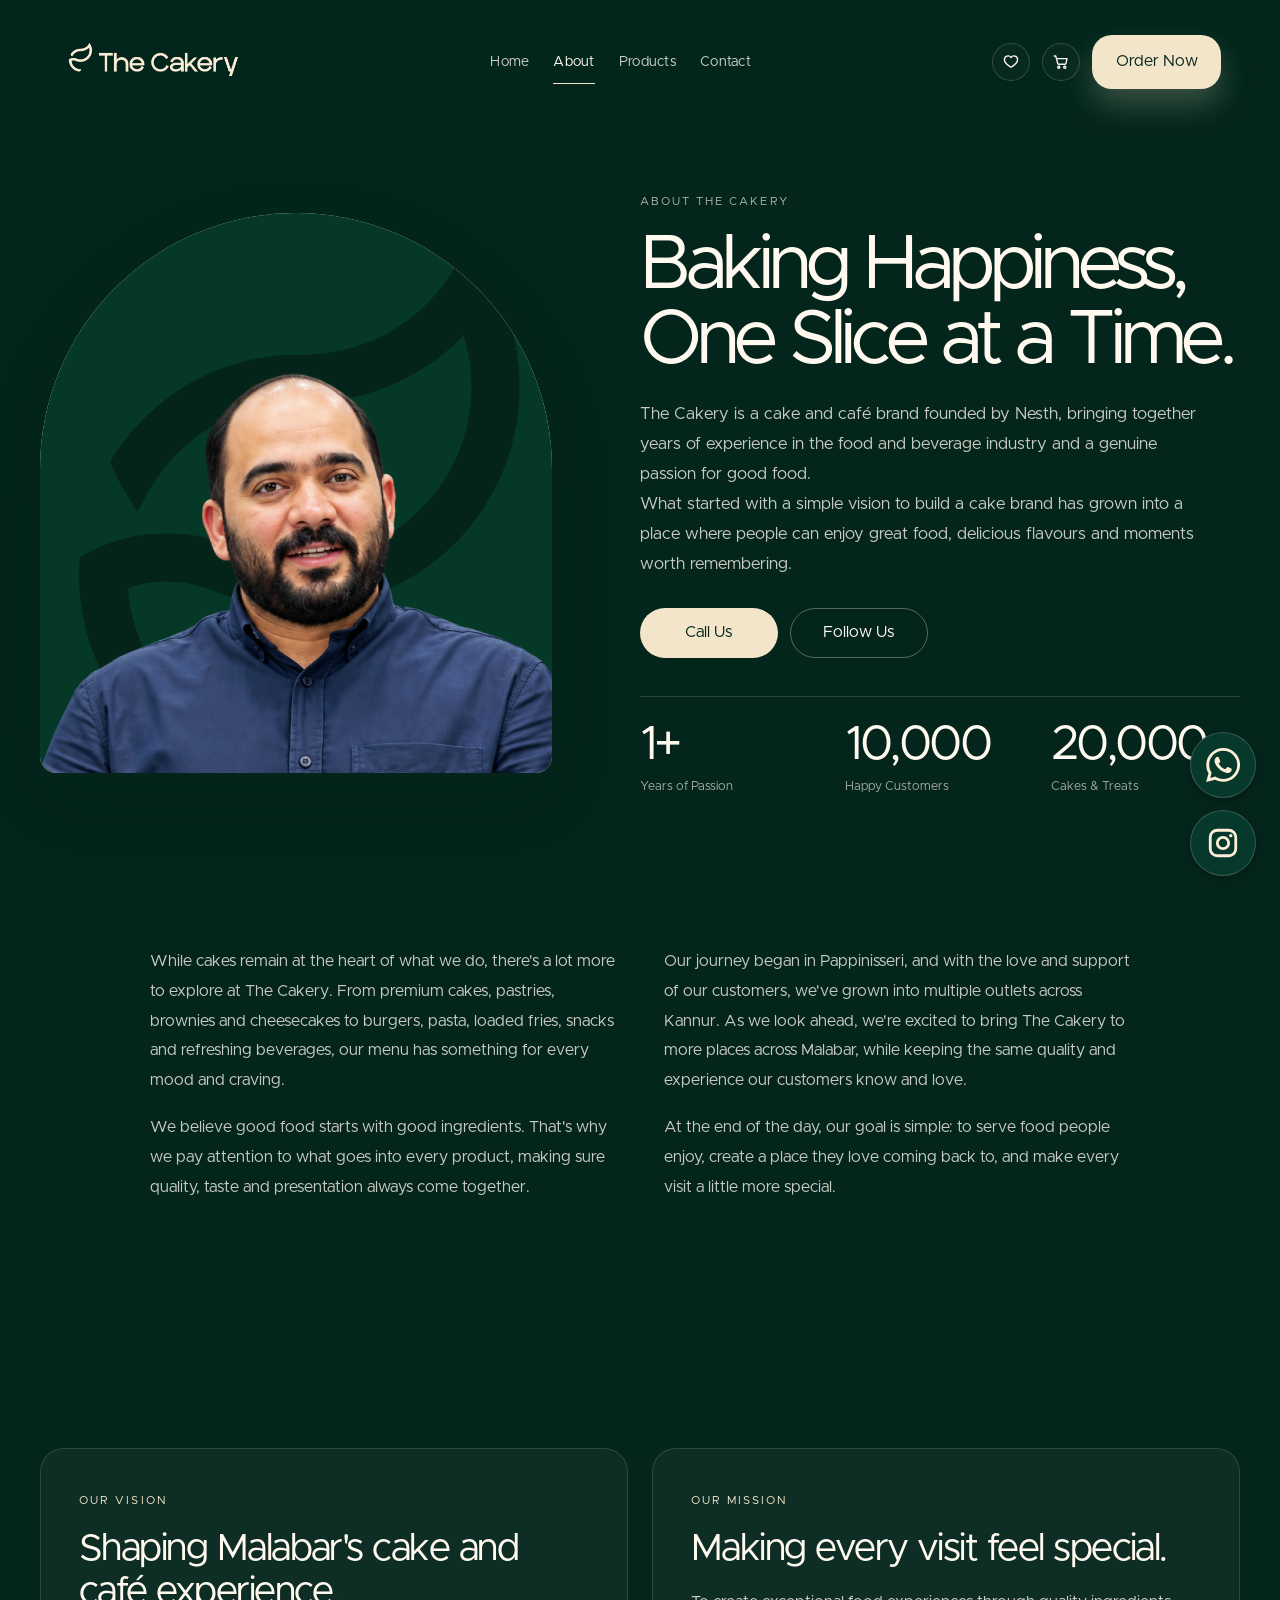
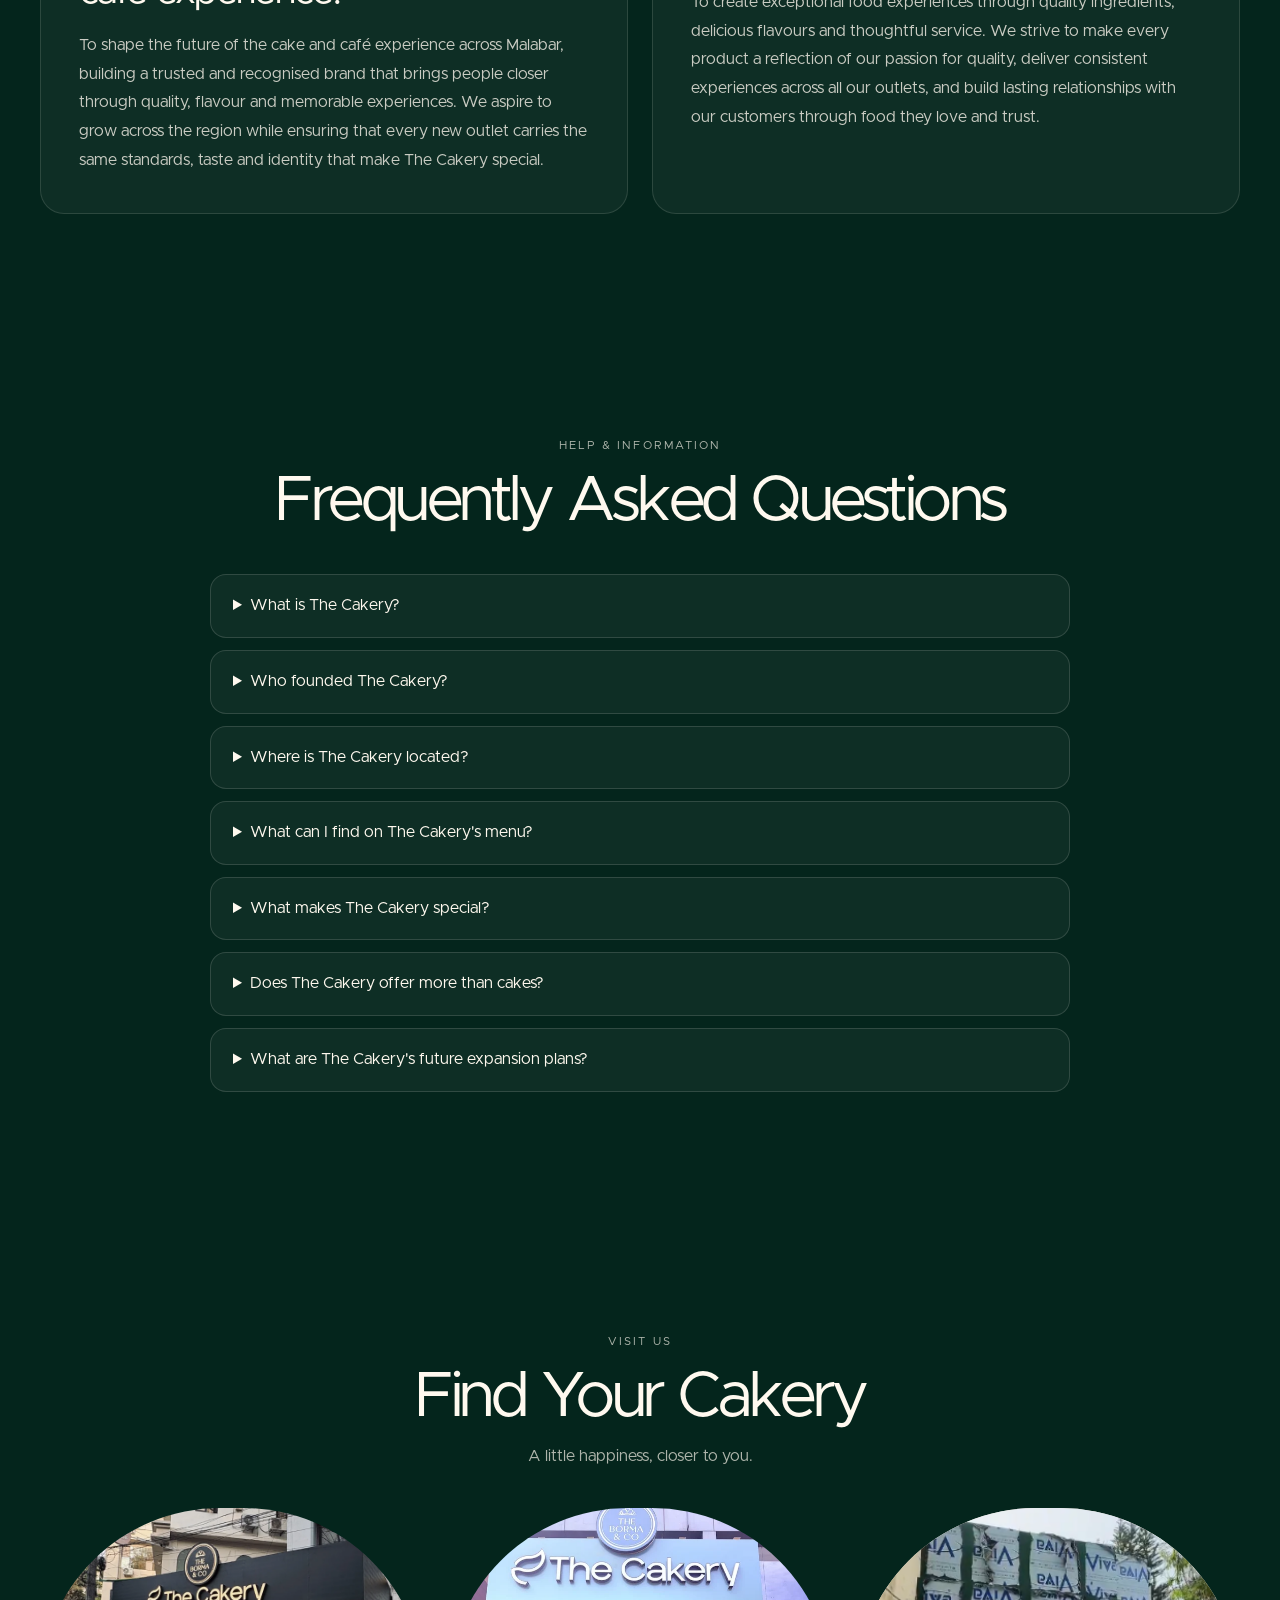
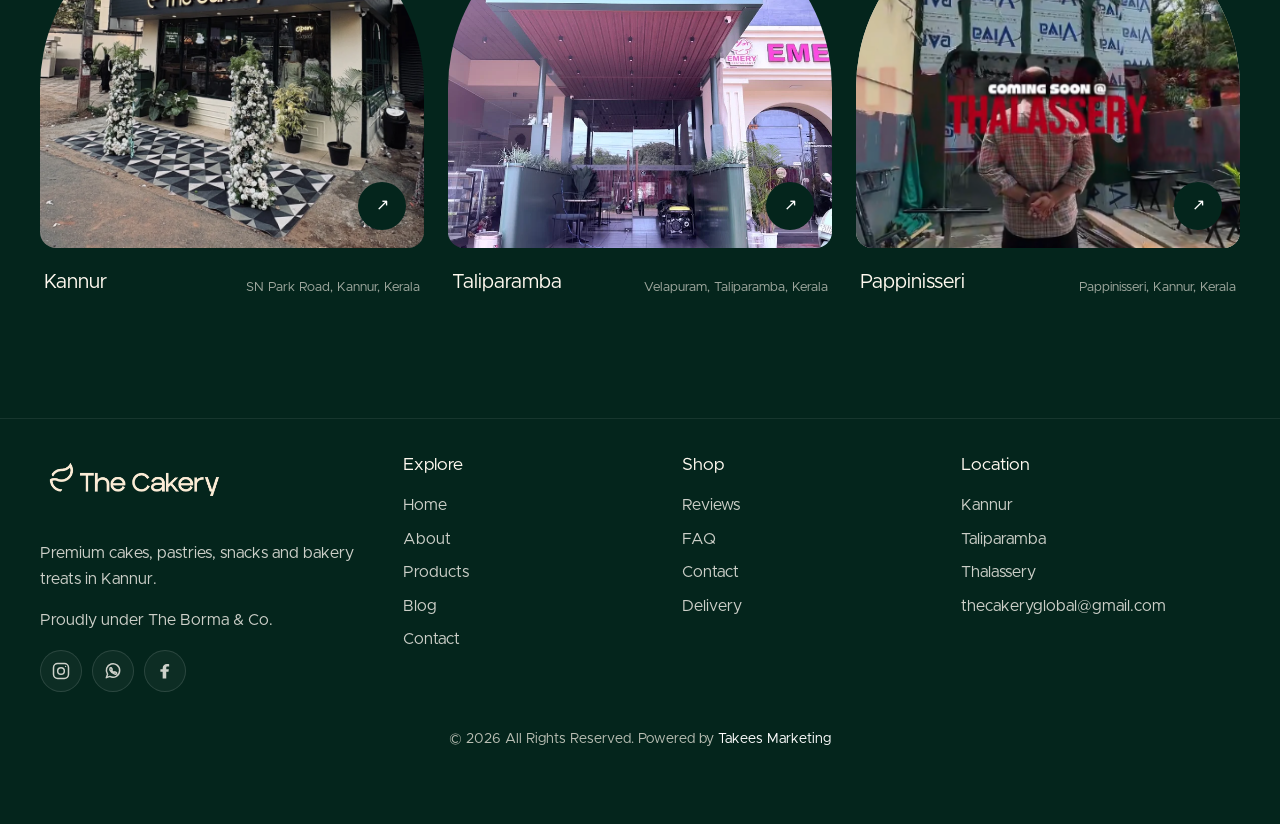
==== commit eba80cdb: "Update website" ====
--- a/about/index.html
+++ b/about/index.html
@@ -229,6 +229,7 @@
           <li><a href="/">Home</a></li>
           <li><a href="/about/" aria-current="page">About</a></li>
           <li><a href="/products/">Products</a></li>
+          <li><a href="/blog/">Blog</a></li>
           <li><a href="/contact/">Contact</a></li>
         </ul>
       </div>
